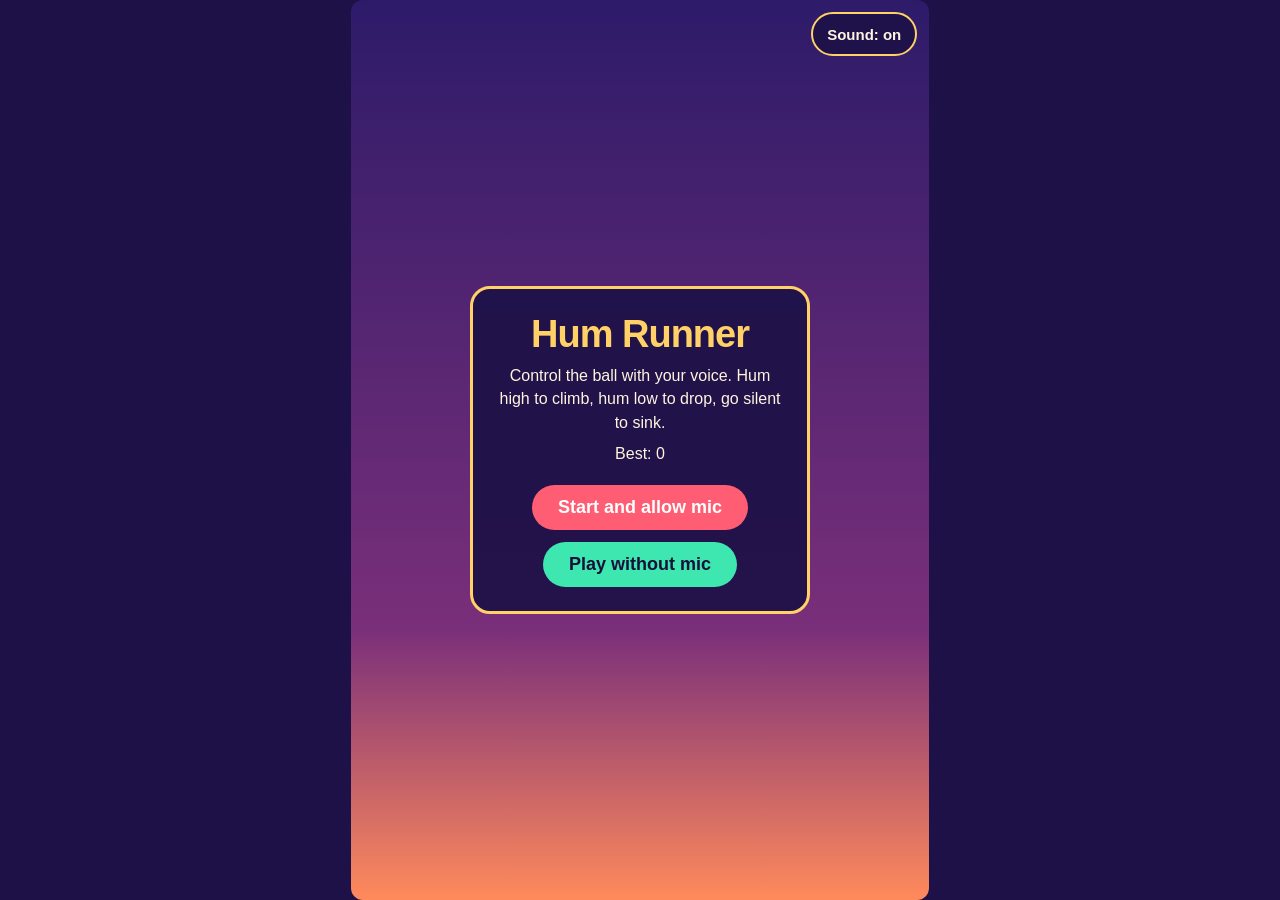
==== index.html @ 1fa153ba "Add home navigation from game over" ====
<!DOCTYPE html>
<html lang="en">
<head>
<meta charset="utf-8">
<meta name="viewport" content="width=device-width,initial-scale=1,viewport-fit=cover">
<title>Hum Runner</title>
<style>
:root{--bg:#1d1147;--ink:#fff4e0;--hot:#ff5d73;--sun:#ffd166;--mint:#3ee6b0}
*{box-sizing:border-box}
html,body{height:100%;margin:0;background:var(--bg);color:var(--ink);font-family:"Trebuchet MS","Segoe UI",sans-serif;overflow:hidden;touch-action:none}
#wrap{position:relative;height:100%;display:flex;align-items:center;justify-content:center;padding:env(safe-area-inset-top) 0 env(safe-area-inset-bottom)}
canvas{height:100%;max-height:100vh;aspect-ratio:9/14;max-width:100%;background:linear-gradient(#2d1b69,#7a2f7a 70%,#ff8a5b);border-radius:12px}
#ui{position:absolute;inset:0;display:flex;align-items:center;justify-content:center;padding:20px}
.card{background:rgba(29,17,71,.92);border:3px solid var(--sun);border-radius:20px;padding:24px;max-width:340px;text-align:center}
h1{margin:0 0 6px;font-size:38px;letter-spacing:-1px;color:var(--sun)}
p{margin:8px 0;line-height:1.45}
button{margin-top:12px;font:inherit;font-weight:700;font-size:18px;padding:12px 26px;border:0;border-radius:999px;background:var(--hot);color:#fff;cursor:pointer}
button.alt{background:var(--mint);color:#16103a}
button:focus-visible{outline:3px solid var(--sun);outline-offset:3px}
.big{font-size:44px;font-weight:800;color:var(--mint)}
.hide{display:none!important}
#controls{position:absolute;z-index:2;top:max(12px,env(safe-area-inset-top));right:max(12px,calc((100vw - min(100vw, 100vh * 9 / 14)) / 2 + 12px));display:flex;gap:8px}
#controls button{margin:0;min-height:44px;padding:9px 14px;font-size:15px;background:rgba(29,17,71,.9);border:2px solid var(--sun);color:var(--ink)}
#controls button:active{transform:scale(.97)}
@media(max-width:420px){.card{padding:20px;max-width:min(340px,calc(100vw - 32px))}h1{font-size:32px}#controls{right:10px;top:max(10px,env(safe-area-inset-top))}#controls button{padding:8px 10px;font-size:14px}}
@media (prefers-reduced-motion:reduce){*{animation:none!important}}
</style>
</head>
<body>
<div id="wrap">
  <canvas id="c" width="360" height="560"></canvas>
  <div id="ui"><div class="card" id="card"></div></div>
  <div id="controls"><button id="mute" aria-pressed="false">Sound: on</button><button id="pause" class="hide">Pause</button></div>
</div>
<script>
const cv=document.getElementById('c'),ctx=cv.getContext('2d'),card=document.getElementById('card');
const W=360,H=560,BX=90,R=14,TOP=40,BOT=H-40;
let audio,analyser,buf,mode='intro',useTouch=false,muted=false;
let lo=48,hi=72,curMidi=null,rms=0,touchY=H/2,pitchHistory=[],lastFrameMidi=null;
let by=H/2,walls=[],score=0,speed=140,lastGapY=H/2,lastT=0,best=+(localStorage.getItem('hrBest')||0);
const NOTES=['C','C#','D','D#','E','F','F#','G','G#','A','A#','B'];
const noteName=m=>NOTES[Math.round(m)%12]+(Math.floor(Math.round(m)/12)-1);
const muteButton=document.getElementById('mute'),pauseButton=document.getElementById('pause');
function initAudio(){
  if(!audio){const AudioCtx=window.AudioContext||window.webkitAudioContext;if(AudioCtx)audio=new AudioCtx()}
  if(audio&&audio.state==='suspended')audio.resume().catch(()=>{});
}
function sound(freq,duration,type='sine',volume=.045){
  if(muted)return;
  initAudio();if(!audio)return;
  const osc=audio.createOscillator(),gain=audio.createGain(),now=audio.currentTime;
  osc.type=type;osc.frequency.setValueAtTime(freq,now);
  gain.gain.setValueAtTime(.0001,now);gain.gain.exponentialRampToValueAtTime(volume,now+.012);gain.gain.exponentialRampToValueAtTime(.0001,now+duration);
  osc.connect(gain);gain.connect(audio.destination);osc.start(now);osc.stop(now+duration+.02);
}
function updateMute(){muteButton.textContent=muted?'Sound: off':'Sound: on';muteButton.setAttribute('aria-pressed',String(muted))}
muteButton.addEventListener('click',()=>{muted=!muted;updateMute();if(!muted)initAudio()});

/* ---------- screens ---------- */
function show(html){card.innerHTML=html;document.getElementById('ui').classList.remove('hide')}
function hideUI(){document.getElementById('ui').classList.add('hide')}
function intro(){mode='intro';show(`<h1>Hum Runner</h1><p>Control the ball with your voice. Hum high to climb, hum low to drop, go silent to sink.</p><p>Best: ${best}</p><button id="go">Start and allow mic</button><button class="alt" id="touch">Play without mic</button>`);
  document.getElementById('go').onclick=startMic;
  document.getElementById('touch').onclick=()=>{initAudio();useTouch=true;play()}}

async function startMic(){
  let stream;
  try{
    initAudio();
    if(!navigator.mediaDevices?.getUserMedia)throw new Error('Microphone access is unavailable.');
    stream=await navigator.mediaDevices.getUserMedia({audio:{echoCancellation:false,noiseSuppression:false,autoGainControl:false}});
    if(!audio)throw new Error('Audio input is unavailable.');
    const src=audio.createMediaStreamSource(stream);
    analyser=audio.createAnalyser();analyser.fftSize=2048;src.connect(analyser);
    buf=new Float32Array(analyser.fftSize);
    calibrate();
  }catch(e){
    if(stream)stream.getTracks().forEach(track=>track.stop());
    const detail=e&&e.name==='NotAllowedError'?'Microphone permission was denied. Allow it in browser settings and try again.':'Could not start the microphone. Check browser permission and use HTTPS or localhost.';
    show(`<h1>Mic unavailable</h1><p>${detail}</p><p>You can still play without a microphone.</p><button id="r">Try again</button><button class="alt" id="t">Play without mic</button>`);
    document.getElementById('r').onclick=startMic;
    document.getElementById('t').onclick=()=>{initAudio();useTouch=true;play()};
  }
}

/* ---------- calibration: low hum, then high hum ---------- */
function calibrate(){
  const got={};
  const step=(label,key,next)=>{
    mode='cal';let left=3,samples=[];
    show(`<h1>${label}</h1><p>Hum steadily for <b id="n">3</b> seconds.</p><div class="big" id="note">--</div>`);
    const tick=setInterval(()=>{left--;document.getElementById('n').textContent=left;
      if(left<=0){clearInterval(tick);clearInterval(poll);
        samples.sort((a,b)=>a-b);
        if(samples.length<8){show(`<h1>Didn't hear you</h1><p>Hum louder and closer to the mic.</p><button id="a">Try again</button>`);document.getElementById('a').onclick=()=>step(label,key,next);return}
        got[key]=samples[Math.floor(samples.length/2)];next()}},1000);
    const poll=setInterval(()=>{const m=detectPitch();if(m!=null){samples.push(m);document.getElementById('note').textContent=noteName(m)}},50);
  };
  step('Hum your lowest note','lo',()=>step('Now hum your highest note','hi',()=>{
    lo=got.lo;hi=got.hi;
    if(hi-lo<4){hi=lo+7}
    lo-=1;hi+=1;play();
  }));
}

/* ---------- pitch detection (autocorrelation) ---------- */
function detectPitch(){
  analyser.getFloatTimeDomainData(buf);
  let e=0;for(let i=0;i<buf.length;i++)e+=buf[i]*buf[i];
  rms=Math.sqrt(e/buf.length);
  if(rms<0.015)return null;
  const sr=audio.sampleRate,minL=Math.floor(sr/1000),maxL=Math.floor(sr/80),c=new Float32Array(maxL+2);
  let max=0;
  for(let l=minL;l<=maxL;l++){let s=0;for(let i=0;i<buf.length-l;i++)s+=buf[i]*buf[i+l];c[l]=s/e;if(c[l]>max)max=c[l]}
  if(max<0.5)return null;
  for(let l=minL+1;l<maxL;l++){
    if(c[l]>=0.85*max&&c[l]>c[l-1]&&c[l]>=c[l+1]){return 69+12*Math.log2((sr/l)/440)}
  }
  return null;
}
function readPitch(){
  const raw=detectPitch();
  if(raw==null){pitchHistory.length=0;lastFrameMidi=null;return null}
  const previous=lastFrameMidi;lastFrameMidi=raw;
  if(previous!=null&&Math.abs(raw-previous)>7)return null;
  pitchHistory.push(raw);if(pitchHistory.length>5)pitchHistory.shift();
  const sorted=[...pitchHistory].sort((a,b)=>a-b);
  return sorted[Math.floor(sorted.length/2)];
}

/* ---------- game ---------- */
function play(){
  mode='play';score=0;speed=140;walls=[];by=H/2;lastGapY=H/2;pitchHistory=[];lastFrameMidi=null;curMidi=null;rms=0;
  pauseButton.classList.remove('hide');
  for(let i=0;i<3;i++)spawn(W+120+i*220);
  hideUI();lastT=performance.now();requestAnimationFrame(loop);
}
function pauseGame(){
  if(mode!=='play')return;
  mode='paused';
  show(`<h1>Paused</h1><p>Take a breath. Your run is safe.</p><button id="resume">Resume</button><button class="alt" id="restart">Restart</button>`);
  document.getElementById('resume').onclick=resumeGame;
  document.getElementById('restart').onclick=play;
}
function resumeGame(){
  if(mode!=='paused')return;
  initAudio();mode='play';hideUI();lastT=performance.now();requestAnimationFrame(loop);
}
function spawn(x){
  const gapH=Math.max(120,190-score*3);
  const lim=190;
  let gy=lastGapY+(Math.random()*2-1)*lim;
  gy=Math.min(BOT-gapH/2,Math.max(TOP+gapH/2,gy));
  lastGapY=gy;walls.push({x,gy,gapH,passed:false});
}
function loop(t){
  if(mode!=='play')return;
  const dt=Math.min(0.05,(t-lastT)/1000);lastT=t;
  // control
  if(useTouch){by+=(touchY-by)*Math.min(1,dt*10)}
  else{
    const m=readPitch();
    if(m!=null){
      curMidi=m;
      const n=Math.min(1,Math.max(0,(m-lo)/(hi-lo)));
      const target=BOT-n*(BOT-TOP);
      by+=(target-by)*Math.min(1,dt*12);
    }else{curMidi=null;by+=130*dt}
  }
  by=Math.min(BOT+R,Math.max(TOP-R,by));
  // world
  speed=Math.min(300,140+score*4);
  for(const w of walls){
    w.x-=speed*dt;
    if(!w.passed&&w.x+26<BX-R){w.passed=true;score++;sound(880,.12,'sine',.035)}
    if(BX+R>w.x&&BX-R<w.x+26&&(by-R<w.gy-w.gapH/2||by+R>w.gy+w.gapH/2))return over();
  }
  if(walls[0].x<-40){walls.shift();spawn(walls[walls.length-1].x+220)}
  draw();requestAnimationFrame(loop);
}
function draw(){
  ctx.clearRect(0,0,W,H);
  // pitch guide
  ctx.strokeStyle='rgba(255,244,224,.12)';ctx.setLineDash([6,10]);
  ctx.beginPath();ctx.moveTo(0,TOP);ctx.lineTo(W,TOP);ctx.moveTo(0,BOT);ctx.lineTo(W,BOT);ctx.stroke();ctx.setLineDash([]);
  for(const w of walls){
    ctx.fillStyle='#ffd166';
    ctx.fillRect(w.x,0,26,w.gy-w.gapH/2);
    ctx.fillRect(w.x,w.gy+w.gapH/2,26,H);
  }
  // trail glow when humming
  ctx.beginPath();ctx.arc(BX,by,R+(curMidi!=null?6:0),0,7);
  ctx.fillStyle=curMidi!=null?'rgba(62,230,176,.35)':'rgba(255,93,115,.25)';ctx.fill();
  ctx.beginPath();ctx.arc(BX,by,R,0,7);ctx.fillStyle='#ff5d73';ctx.fill();
  ctx.lineWidth=3;ctx.strokeStyle='#fff4e0';ctx.stroke();
  ctx.fillStyle='#fff4e0';ctx.font='800 40px Trebuchet MS';ctx.textAlign='center';ctx.fillText(score,W/2,70);
  ctx.font='700 14px Trebuchet MS';ctx.textAlign='left';
  ctx.fillText(useTouch?'Drag to move':(curMidi!=null?`${noteName(curMidi)} · hearing`:'Mic · listening'),12,H-18);
  if(!useTouch){
    const level=Math.min(1,rms/.08);ctx.fillStyle='rgba(255,244,224,.25)';ctx.fillRect(12,H-12,116,6);
    ctx.fillStyle=curMidi!=null?'#3ee6b0':'#ffd166';ctx.fillRect(12,H-12,116*level,6);
  }
}
function title(s){return s<3?'Shy Hummer':s<8?'Bathroom Singer':s<15?'Choir Kid':s<25?'Pitch Wizard':'Vocal Legend'}
function over(){
  mode='over';
  pauseButton.classList.add('hide');sound(115,.32,'triangle',.09);
  if(score>best){best=score;try{localStorage.setItem('hrBest',best)}catch(e){}}
  const t=title(score);
  show(`<h1>Game over</h1><div class="big">${score}</div><p>You are a <b>${t}</b>.<br>Best: ${best}</p><button id="a">Play again</button><button class="alt" id="s">Share score</button><button id="home">Home</button>`);
  document.getElementById('a').onclick=play;
  document.getElementById('home').onclick=()=>{useTouch=false;pitchHistory=[];lastFrameMidi=null;curMidi=null;intro()};
  document.getElementById('s').onclick=()=>{
    const txt=`I passed ${score} gaps in Hum Runner using only my voice 🎤 ${t}. Can you beat me? ${location.href}`;
    if(navigator.share)navigator.share({text:txt}).catch(()=>{});
    else navigator.clipboard.writeText(txt).then(()=>{document.getElementById('s').textContent='Copied!'});
  };
}
pauseButton.addEventListener('click',pauseGame);
document.addEventListener('visibilitychange',()=>{if(document.hidden)pauseGame()});
window.addEventListener('blur',pauseGame);
cv.addEventListener('pointermove',e=>{const r=cv.getBoundingClientRect();touchY=(e.clientY-r.top)/r.height*H});
cv.addEventListener('pointerdown',e=>{const r=cv.getBoundingClientRect();touchY=(e.clientY-r.top)/r.height*H});
intro();
</script>
</body>
</html>
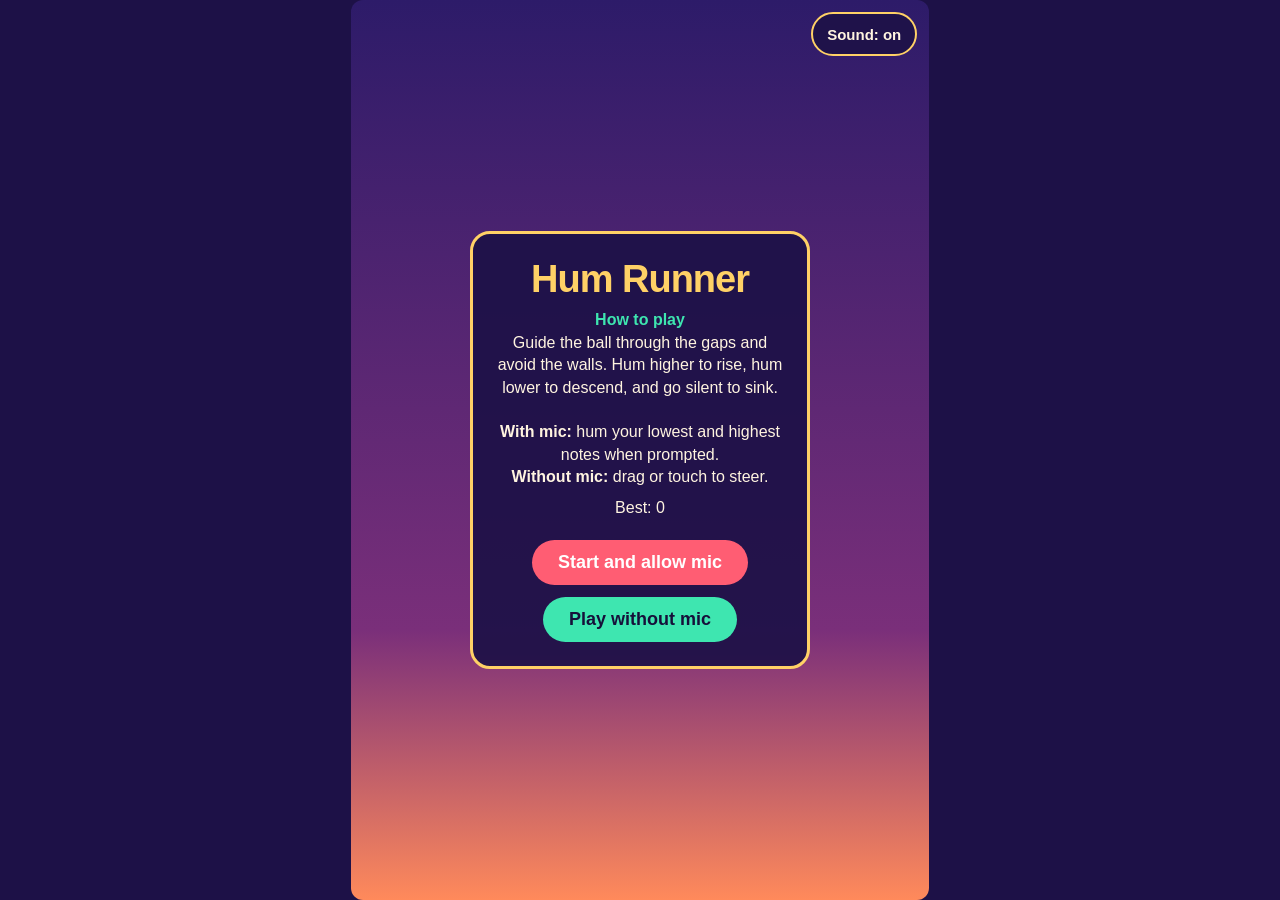
==== commit 65937183: "Add opening gameplay instructions" ====
--- a/index.html
+++ b/index.html
@@ -14,6 +14,8 @@
 .card{background:rgba(29,17,71,.92);border:3px solid var(--sun);border-radius:20px;padding:24px;max-width:340px;text-align:center}
 h1{margin:0 0 6px;font-size:38px;letter-spacing:-1px;color:var(--sun)}
 p{margin:8px 0;line-height:1.45}
+.instructions{font-size:16px;line-height:1.4}
+.instructions strong{color:var(--mint)}
 button{margin-top:12px;font:inherit;font-weight:700;font-size:18px;padding:12px 26px;border:0;border-radius:999px;background:var(--hot);color:#fff;cursor:pointer}
 button.alt{background:var(--mint);color:#16103a}
 button:focus-visible{outline:3px solid var(--sun);outline-offset:3px}
@@ -59,7 +61,7 @@
 /* ---------- screens ---------- */
 function show(html){card.innerHTML=html;document.getElementById('ui').classList.remove('hide')}
 function hideUI(){document.getElementById('ui').classList.add('hide')}
-function intro(){mode='intro';show(`<h1>Hum Runner</h1><p>Control the ball with your voice. Hum high to climb, hum low to drop, go silent to sink.</p><p>Best: ${best}</p><button id="go">Start and allow mic</button><button class="alt" id="touch">Play without mic</button>`);
+function intro(){mode='intro';show(`<h1>Hum Runner</h1><p class="instructions"><strong>How to play</strong><br>Guide the ball through the gaps and avoid the walls. Hum higher to rise, hum lower to descend, and go silent to sink.<br><br><b>With mic:</b> hum your lowest and highest notes when prompted.<br><b>Without mic:</b> drag or touch to steer.</p><p>Best: ${best}</p><button id="go">Start and allow mic</button><button class="alt" id="touch">Play without mic</button>`);
   document.getElementById('go').onclick=startMic;
   document.getElementById('touch').onclick=()=>{initAudio();useTouch=true;play()}}
 
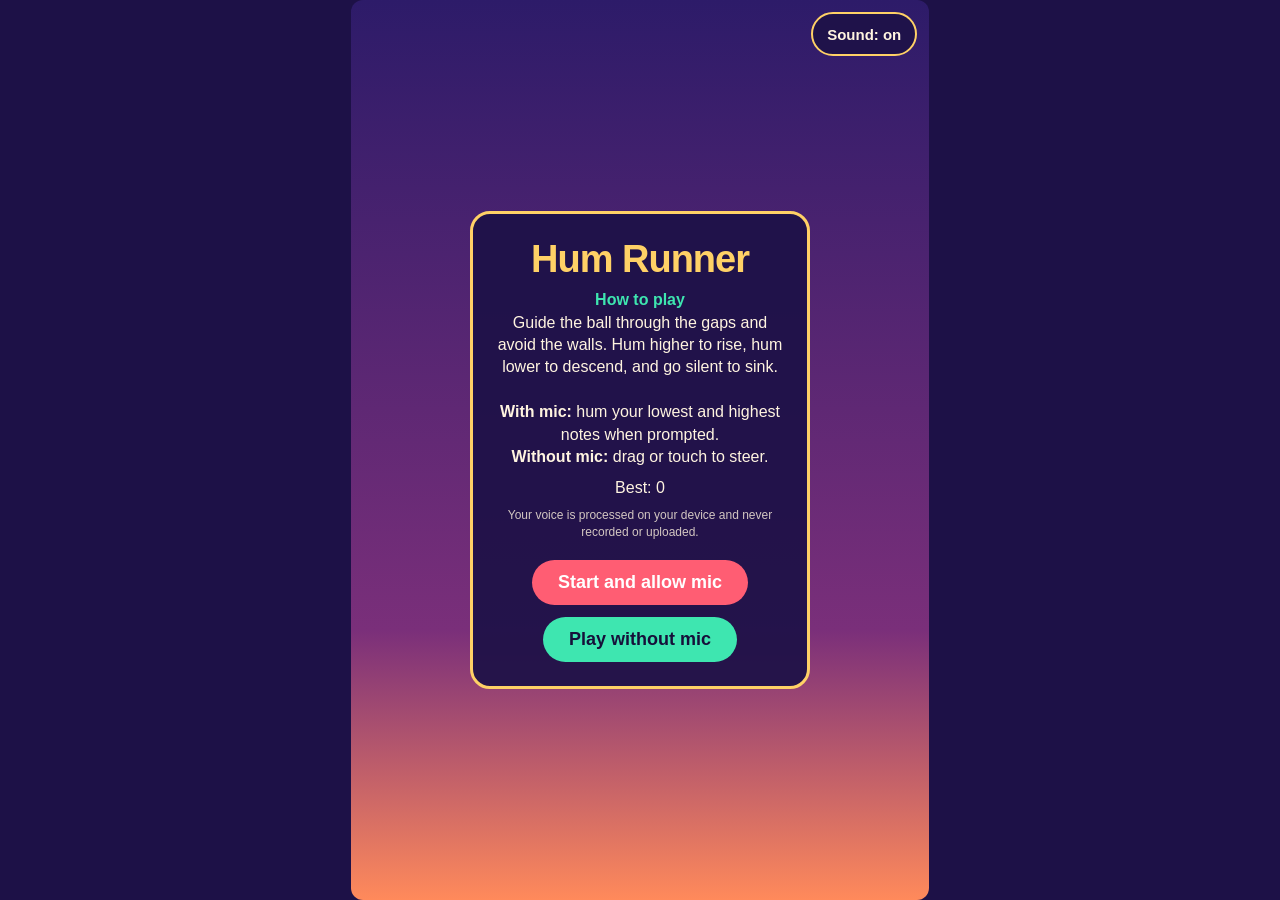
==== commit 7fe75aa4: "share tags" ====
--- a/index.html
+++ b/index.html
@@ -4,6 +4,24 @@
 <meta charset="utf-8">
 <meta name="viewport" content="width=device-width,initial-scale=1,viewport-fit=cover">
 <title>Hum Runner</title>
+<meta name="description" content="Control the game with your voice. Hum high to climb, hum low to drop.">
+<meta name="theme-color" content="#1d1147">
+<meta name="apple-mobile-web-app-capable" content="yes">
+<meta name="apple-mobile-web-app-status-bar-style" content="black-translucent">
+<meta property="og:type" content="website">
+<meta property="og:title" content="Hum Runner: play with your voice 🎤">
+<meta property="og:description" content="Hum to fly through the gaps. How far can your voice go?">
+<meta property="og:url" content="https://hum-runner.netlify.app/">
+<meta property="og:image" content="https://hum-runner.netlify.app/og.png">
+<meta property="og:image:type" content="image/png">
+<meta property="og:image:alt" content="Hum Runner: play with your voice and fly through the gaps.">
+<meta property="og:image:width" content="1200">
+<meta property="og:image:height" content="630">
+<meta name="twitter:card" content="summary_large_image">
+<link rel="icon" href="data:image/svg+xml,<svg xmlns=%22http://www.w3.org/2000/svg%22 viewBox=%220 0 100 100%22><text y=%22.9em%22 font-size=%2290%22>🎤</text></svg>">
+<link rel="icon" href="./icon-192.png" type="image/png" sizes="192x192">
+<link rel="apple-touch-icon" href="./apple-touch-icon.png">
+<link rel="manifest" href="./manifest.json">
 <style>
 :root{--bg:#1d1147;--ink:#fff4e0;--hot:#ff5d73;--sun:#ffd166;--mint:#3ee6b0}
 *{box-sizing:border-box}
@@ -11,11 +29,12 @@
 #wrap{position:relative;height:100%;display:flex;align-items:center;justify-content:center;padding:env(safe-area-inset-top) 0 env(safe-area-inset-bottom)}
 canvas{height:100%;max-height:100vh;aspect-ratio:9/14;max-width:100%;background:linear-gradient(#2d1b69,#7a2f7a 70%,#ff8a5b);border-radius:12px}
 #ui{position:absolute;inset:0;display:flex;align-items:center;justify-content:center;padding:20px}
-.card{background:rgba(29,17,71,.92);border:3px solid var(--sun);border-radius:20px;padding:24px;max-width:340px;text-align:center}
+.card{background:rgba(29,17,71,.92);border:3px solid var(--sun);border-radius:20px;padding:24px;max-width:340px;max-height:calc(100dvh - 24px);overflow-y:auto;text-align:center}
 h1{margin:0 0 6px;font-size:38px;letter-spacing:-1px;color:var(--sun)}
 p{margin:8px 0;line-height:1.45}
 .instructions{font-size:16px;line-height:1.4}
 .instructions strong{color:var(--mint)}
+.privacy{font-size:12px;line-height:1.35;color:rgba(255,244,224,.8)}
 button{margin-top:12px;font:inherit;font-weight:700;font-size:18px;padding:12px 26px;border:0;border-radius:999px;background:var(--hot);color:#fff;cursor:pointer}
 button.alt{background:var(--mint);color:#16103a}
 button:focus-visible{outline:3px solid var(--sun);outline-offset:3px}
@@ -37,12 +56,20 @@
 <script>
 const cv=document.getElementById('c'),ctx=cv.getContext('2d'),card=document.getElementById('card');
 const W=360,H=560,BX=90,R=14,TOP=40,BOT=H-40;
+// Set this to the registered site hostname to enable Plausible analytics.
+const PLAUSIBLE_DOMAIN='';
 let audio,analyser,buf,mode='intro',useTouch=false,muted=false;
 let lo=48,hi=72,curMidi=null,rms=0,touchY=H/2,pitchHistory=[],lastFrameMidi=null;
 let by=H/2,walls=[],score=0,speed=140,lastGapY=H/2,lastT=0,best=+(localStorage.getItem('hrBest')||0);
 const NOTES=['C','C#','D','D#','E','F','F#','G','G#','A','A#','B'];
 const noteName=m=>NOTES[Math.round(m)%12]+(Math.floor(Math.round(m)/12)-1);
 const muteButton=document.getElementById('mute'),pauseButton=document.getElementById('pause');
+if(PLAUSIBLE_DOMAIN){
+  window.plausible=window.plausible||function(){(window.plausible.q=window.plausible.q||[]).push(arguments)};
+  const analytics=document.createElement('script');analytics.defer=true;analytics.src='https://plausible.io/js/script.js';
+  analytics.dataset.domain=PLAUSIBLE_DOMAIN;document.head.appendChild(analytics);
+}
+function track(event,props={}){if(PLAUSIBLE_DOMAIN)window.plausible(event,{props})}
 function initAudio(){
   if(!audio){const AudioCtx=window.AudioContext||window.webkitAudioContext;if(AudioCtx)audio=new AudioCtx()}
   if(audio&&audio.state==='suspended')audio.resume().catch(()=>{});
@@ -61,9 +88,9 @@
 /* ---------- screens ---------- */
 function show(html){card.innerHTML=html;document.getElementById('ui').classList.remove('hide')}
 function hideUI(){document.getElementById('ui').classList.add('hide')}
-function intro(){mode='intro';show(`<h1>Hum Runner</h1><p class="instructions"><strong>How to play</strong><br>Guide the ball through the gaps and avoid the walls. Hum higher to rise, hum lower to descend, and go silent to sink.<br><br><b>With mic:</b> hum your lowest and highest notes when prompted.<br><b>Without mic:</b> drag or touch to steer.</p><p>Best: ${best}</p><button id="go">Start and allow mic</button><button class="alt" id="touch">Play without mic</button>`);
-  document.getElementById('go').onclick=startMic;
-  document.getElementById('touch').onclick=()=>{initAudio();useTouch=true;play()}}
+function intro(){mode='intro';show(`<h1>Hum Runner</h1><p class="instructions"><strong>How to play</strong><br>Guide the ball through the gaps and avoid the walls. Hum higher to rise, hum lower to descend, and go silent to sink.<br><br><b>With mic:</b> hum your lowest and highest notes when prompted.<br><b>Without mic:</b> drag or touch to steer.</p><p>Best: ${best}</p><p class="privacy">Your voice is processed on your device and never recorded or uploaded.</p><button id="go">Start and allow mic</button><button class="alt" id="touch">Play without mic</button>`);
+  document.getElementById('go').onclick=()=>{track('Start Game',{mode:'microphone'});startMic()};
+  document.getElementById('touch').onclick=()=>{track('Start Game',{mode:'touch'});initAudio();useTouch=true;play()}}
 
 async function startMic(){
   let stream;
@@ -78,6 +105,7 @@
     calibrate();
   }catch(e){
     if(stream)stream.getTracks().forEach(track=>track.stop());
+    track('Microphone Unavailable');
     const detail=e&&e.name==='NotAllowedError'?'Microphone permission was denied. Allow it in browser settings and try again.':'Could not start the microphone. Check browser permission and use HTTPS or localhost.';
     show(`<h1>Mic unavailable</h1><p>${detail}</p><p>You can still play without a microphone.</p><button id="r">Try again</button><button class="alt" id="t">Play without mic</button>`);
     document.getElementById('r').onclick=startMic;
@@ -206,6 +234,7 @@
 function title(s){return s<3?'Shy Hummer':s<8?'Bathroom Singer':s<15?'Choir Kid':s<25?'Pitch Wizard':'Vocal Legend'}
 function over(){
   mode='over';
+  track('Game Over',{score:String(score),mode:useTouch?'touch':'microphone'});
   pauseButton.classList.add('hide');sound(115,.32,'triangle',.09);
   if(score>best){best=score;try{localStorage.setItem('hrBest',best)}catch(e){}}
   const t=title(score);
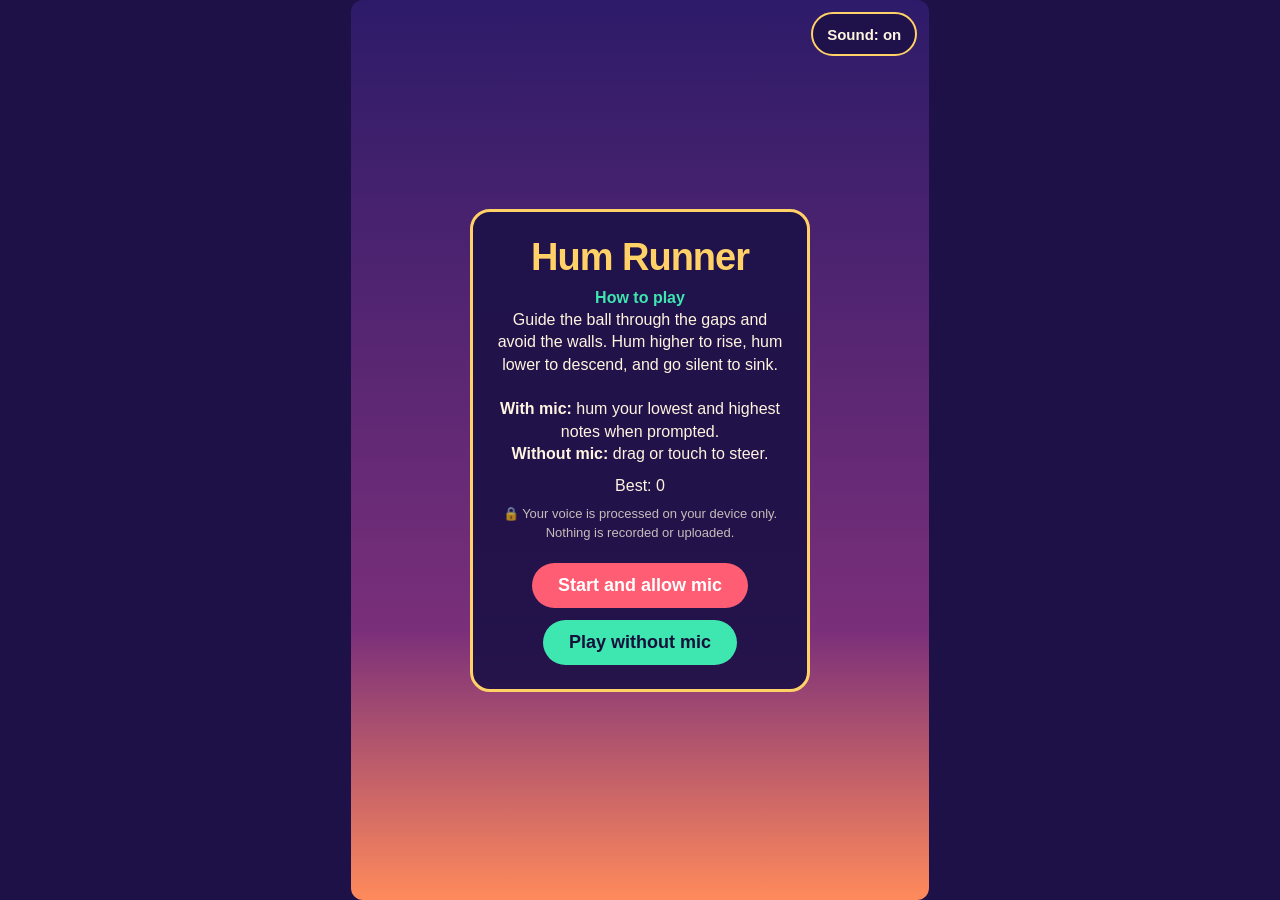
==== commit 08309ca1: "privacy line and analytics" ====
--- a/index.html
+++ b/index.html
@@ -34,7 +34,7 @@
 p{margin:8px 0;line-height:1.45}
 .instructions{font-size:16px;line-height:1.4}
 .instructions strong{color:var(--mint)}
-.privacy{font-size:12px;line-height:1.35;color:rgba(255,244,224,.8)}
+.small{font-size:13px;opacity:.75}
 button{margin-top:12px;font:inherit;font-weight:700;font-size:18px;padding:12px 26px;border:0;border-radius:999px;background:var(--hot);color:#fff;cursor:pointer}
 button.alt{background:var(--mint);color:#16103a}
 button:focus-visible{outline:3px solid var(--sun);outline-offset:3px}
@@ -56,20 +56,12 @@
 <script>
 const cv=document.getElementById('c'),ctx=cv.getContext('2d'),card=document.getElementById('card');
 const W=360,H=560,BX=90,R=14,TOP=40,BOT=H-40;
-// Set this to the registered site hostname to enable Plausible analytics.
-const PLAUSIBLE_DOMAIN='';
 let audio,analyser,buf,mode='intro',useTouch=false,muted=false;
 let lo=48,hi=72,curMidi=null,rms=0,touchY=H/2,pitchHistory=[],lastFrameMidi=null;
 let by=H/2,walls=[],score=0,speed=140,lastGapY=H/2,lastT=0,best=+(localStorage.getItem('hrBest')||0);
 const NOTES=['C','C#','D','D#','E','F','F#','G','G#','A','A#','B'];
 const noteName=m=>NOTES[Math.round(m)%12]+(Math.floor(Math.round(m)/12)-1);
 const muteButton=document.getElementById('mute'),pauseButton=document.getElementById('pause');
-if(PLAUSIBLE_DOMAIN){
-  window.plausible=window.plausible||function(){(window.plausible.q=window.plausible.q||[]).push(arguments)};
-  const analytics=document.createElement('script');analytics.defer=true;analytics.src='https://plausible.io/js/script.js';
-  analytics.dataset.domain=PLAUSIBLE_DOMAIN;document.head.appendChild(analytics);
-}
-function track(event,props={}){if(PLAUSIBLE_DOMAIN)window.plausible(event,{props})}
 function initAudio(){
   if(!audio){const AudioCtx=window.AudioContext||window.webkitAudioContext;if(AudioCtx)audio=new AudioCtx()}
   if(audio&&audio.state==='suspended')audio.resume().catch(()=>{});
@@ -88,9 +80,9 @@
 /* ---------- screens ---------- */
 function show(html){card.innerHTML=html;document.getElementById('ui').classList.remove('hide')}
 function hideUI(){document.getElementById('ui').classList.add('hide')}
-function intro(){mode='intro';show(`<h1>Hum Runner</h1><p class="instructions"><strong>How to play</strong><br>Guide the ball through the gaps and avoid the walls. Hum higher to rise, hum lower to descend, and go silent to sink.<br><br><b>With mic:</b> hum your lowest and highest notes when prompted.<br><b>Without mic:</b> drag or touch to steer.</p><p>Best: ${best}</p><p class="privacy">Your voice is processed on your device and never recorded or uploaded.</p><button id="go">Start and allow mic</button><button class="alt" id="touch">Play without mic</button>`);
-  document.getElementById('go').onclick=()=>{track('Start Game',{mode:'microphone'});startMic()};
-  document.getElementById('touch').onclick=()=>{track('Start Game',{mode:'touch'});initAudio();useTouch=true;play()}}
+function intro(){mode='intro';show(`<h1>Hum Runner</h1><p class="instructions"><strong>How to play</strong><br>Guide the ball through the gaps and avoid the walls. Hum higher to rise, hum lower to descend, and go silent to sink.<br><br><b>With mic:</b> hum your lowest and highest notes when prompted.<br><b>Without mic:</b> drag or touch to steer.</p><p>Best: ${best}</p><p class="small">🔒 Your voice is processed on your device only. Nothing is recorded or uploaded.</p><button id="go">Start and allow mic</button><button class="alt" id="touch">Play without mic</button>`);
+  document.getElementById('go').onclick=startMic;
+  document.getElementById('touch').onclick=()=>{initAudio();useTouch=true;play()}}
 
 async function startMic(){
   let stream;
@@ -105,7 +97,6 @@
     calibrate();
   }catch(e){
     if(stream)stream.getTracks().forEach(track=>track.stop());
-    track('Microphone Unavailable');
     const detail=e&&e.name==='NotAllowedError'?'Microphone permission was denied. Allow it in browser settings and try again.':'Could not start the microphone. Check browser permission and use HTTPS or localhost.';
     show(`<h1>Mic unavailable</h1><p>${detail}</p><p>You can still play without a microphone.</p><button id="r">Try again</button><button class="alt" id="t">Play without mic</button>`);
     document.getElementById('r').onclick=startMic;
@@ -234,7 +225,6 @@
 function title(s){return s<3?'Shy Hummer':s<8?'Bathroom Singer':s<15?'Choir Kid':s<25?'Pitch Wizard':'Vocal Legend'}
 function over(){
   mode='over';
-  track('Game Over',{score:String(score),mode:useTouch?'touch':'microphone'});
   pauseButton.classList.add('hide');sound(115,.32,'triangle',.09);
   if(score>best){best=score;try{localStorage.setItem('hrBest',best)}catch(e){}}
   const t=title(score);
@@ -254,5 +244,16 @@
 cv.addEventListener('pointerdown',e=>{const r=cv.getBoundingClientRect();touchY=(e.clientY-r.top)/r.height*H});
 intro();
 </script>
+<script>
+// Paste the token from Cloudflare Web Analytics here to enable page-view analytics.
+const CLOUDFLARE_ANALYTICS_TOKEN='';
+if(CLOUDFLARE_ANALYTICS_TOKEN){
+  const beacon=document.createElement('script');
+  beacon.defer=true;
+  beacon.src='https://static.cloudflareinsights.com/beacon.min.js';
+  beacon.dataset.cfBeacon=JSON.stringify({token:CLOUDFLARE_ANALYTICS_TOKEN});
+  document.body.appendChild(beacon);
+}
+</script>
 </body>
 </html>
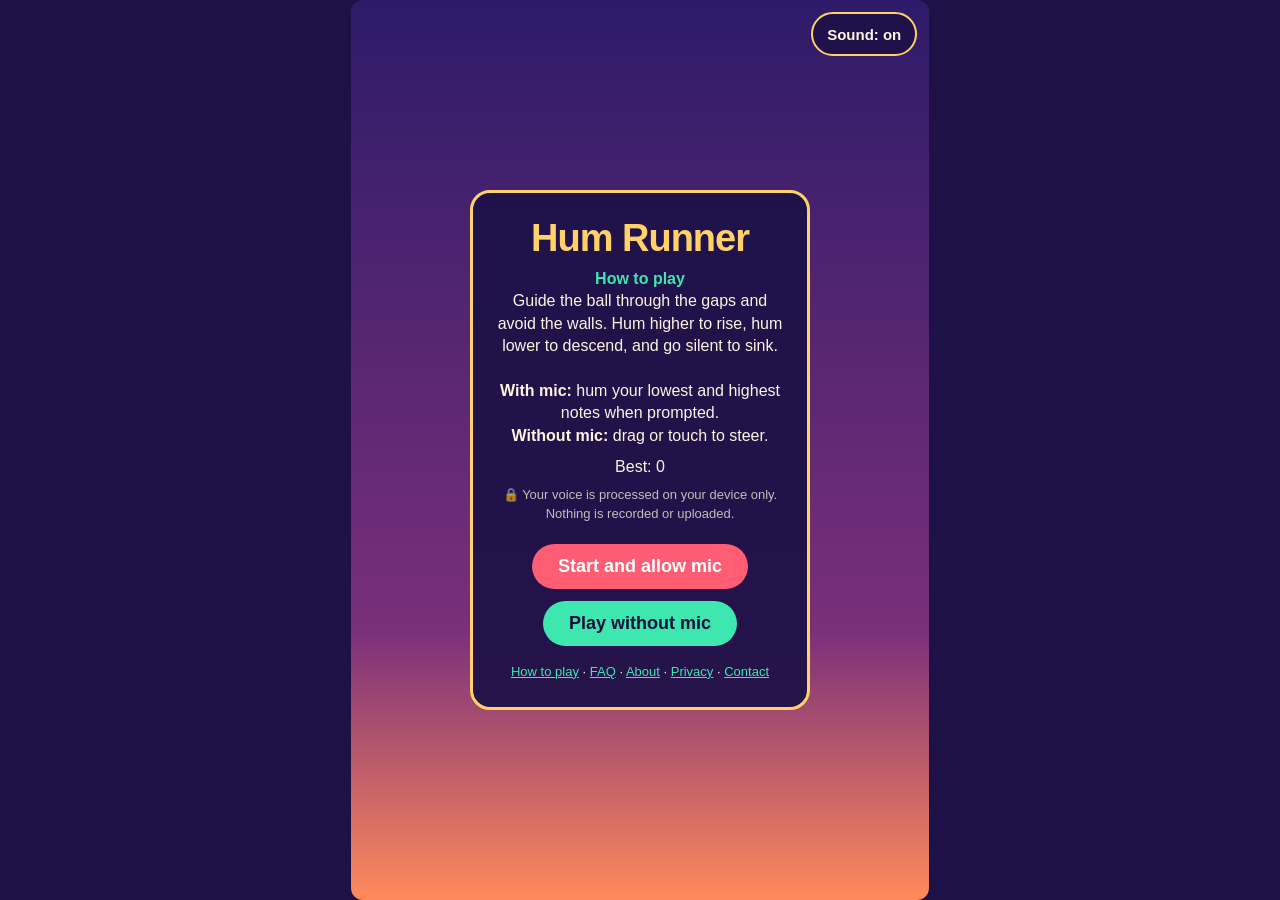
==== commit c9cf40ac: "Link help pages from game start screen" ====
--- a/index.html
+++ b/index.html
@@ -35,6 +35,9 @@
 .instructions{font-size:16px;line-height:1.4}
 .instructions strong{color:var(--mint)}
 .small{font-size:13px;opacity:.75}
+.card a{color:var(--mint)}
+.start-links{margin-top:14px;font-size:13px;line-height:1.8}
+.start-links a{white-space:nowrap}
 button{margin-top:12px;font:inherit;font-weight:700;font-size:18px;padding:12px 26px;border:0;border-radius:999px;background:var(--hot);color:#fff;cursor:pointer}
 button.alt{background:var(--mint);color:#16103a}
 button:focus-visible{outline:3px solid var(--sun);outline-offset:3px}
@@ -80,7 +83,7 @@
 /* ---------- screens ---------- */
 function show(html){card.innerHTML=html;document.getElementById('ui').classList.remove('hide')}
 function hideUI(){document.getElementById('ui').classList.add('hide')}
-function intro(){mode='intro';show(`<h1>Hum Runner</h1><p class="instructions"><strong>How to play</strong><br>Guide the ball through the gaps and avoid the walls. Hum higher to rise, hum lower to descend, and go silent to sink.<br><br><b>With mic:</b> hum your lowest and highest notes when prompted.<br><b>Without mic:</b> drag or touch to steer.</p><p>Best: ${best}</p><p class="small">🔒 Your voice is processed on your device only. Nothing is recorded or uploaded.</p><button id="go">Start and allow mic</button><button class="alt" id="touch">Play without mic</button>`);
+function intro(){mode='intro';show(`<h1>Hum Runner</h1><p class="instructions"><strong>How to play</strong><br>Guide the ball through the gaps and avoid the walls. Hum higher to rise, hum lower to descend, and go silent to sink.<br><br><b>With mic:</b> hum your lowest and highest notes when prompted.<br><b>Without mic:</b> drag or touch to steer.</p><p>Best: ${best}</p><p class="small">🔒 Your voice is processed on your device only. Nothing is recorded or uploaded.</p><button id="go">Start and allow mic</button><button class="alt" id="touch">Play without mic</button><nav class="start-links" aria-label="More about Hum Runner"><a href="how-to-play.html">How to play</a> · <a href="faq.html">FAQ</a> · <a href="about.html">About</a> · <a href="privacy.html">Privacy</a> · <a href="contact.html">Contact</a></nav>`);
   document.getElementById('go').onclick=startMic;
   document.getElementById('touch').onclick=()=>{initAudio();useTouch=true;play()}}
 
@@ -244,16 +247,6 @@
 cv.addEventListener('pointerdown',e=>{const r=cv.getBoundingClientRect();touchY=(e.clientY-r.top)/r.height*H});
 intro();
 </script>
-<script>
-// Paste the token from Cloudflare Web Analytics here to enable page-view analytics.
-const CLOUDFLARE_ANALYTICS_TOKEN='';
-if(CLOUDFLARE_ANALYTICS_TOKEN){
-  const beacon=document.createElement('script');
-  beacon.defer=true;
-  beacon.src='https://static.cloudflareinsights.com/beacon.min.js';
-  beacon.dataset.cfBeacon=JSON.stringify({token:CLOUDFLARE_ANALYTICS_TOKEN});
-  document.body.appendChild(beacon);
-}
-</script>
+<!-- Cloudflare Web Analytics --><script type='module' src='https://static.cloudflareinsights.com/beacon.min.js' data-cf-beacon='{"token": "f34d01980d0a4d54a13545ab7c6b1253"}'></script><!-- End Cloudflare Web Analytics -->
 </body>
 </html>
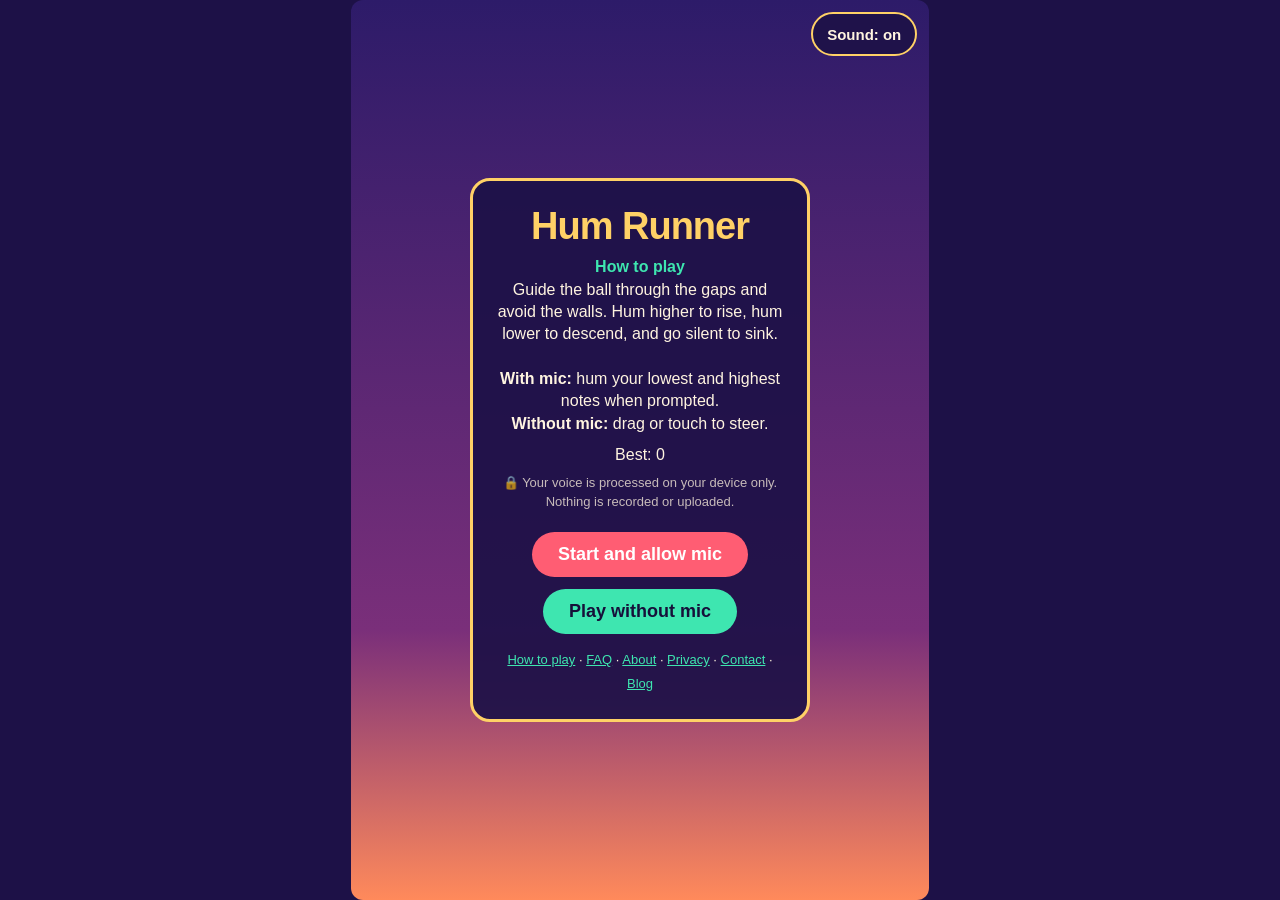
==== commit 9217c3ab: "Add practical Hum Runner blog guides" ====
--- a/index.html
+++ b/index.html
@@ -83,7 +83,7 @@
 /* ---------- screens ---------- */
 function show(html){card.innerHTML=html;document.getElementById('ui').classList.remove('hide')}
 function hideUI(){document.getElementById('ui').classList.add('hide')}
-function intro(){mode='intro';show(`<h1>Hum Runner</h1><p class="instructions"><strong>How to play</strong><br>Guide the ball through the gaps and avoid the walls. Hum higher to rise, hum lower to descend, and go silent to sink.<br><br><b>With mic:</b> hum your lowest and highest notes when prompted.<br><b>Without mic:</b> drag or touch to steer.</p><p>Best: ${best}</p><p class="small">🔒 Your voice is processed on your device only. Nothing is recorded or uploaded.</p><button id="go">Start and allow mic</button><button class="alt" id="touch">Play without mic</button><nav class="start-links" aria-label="More about Hum Runner"><a href="how-to-play.html">How to play</a> · <a href="faq.html">FAQ</a> · <a href="about.html">About</a> · <a href="privacy.html">Privacy</a> · <a href="contact.html">Contact</a></nav>`);
+function intro(){mode='intro';show(`<h1>Hum Runner</h1><p class="instructions"><strong>How to play</strong><br>Guide the ball through the gaps and avoid the walls. Hum higher to rise, hum lower to descend, and go silent to sink.<br><br><b>With mic:</b> hum your lowest and highest notes when prompted.<br><b>Without mic:</b> drag or touch to steer.</p><p>Best: ${best}</p><p class="small">🔒 Your voice is processed on your device only. Nothing is recorded or uploaded.</p><button id="go">Start and allow mic</button><button class="alt" id="touch">Play without mic</button><nav class="start-links" aria-label="More about Hum Runner"><a href="how-to-play.html">How to play</a> · <a href="faq.html">FAQ</a> · <a href="about.html">About</a> · <a href="privacy.html">Privacy</a> · <a href="contact.html">Contact</a> · <a href="blog/">Blog</a></nav>`);
   document.getElementById('go').onclick=startMic;
   document.getElementById('touch').onclick=()=>{initAudio();useTouch=true;play()}}
 
